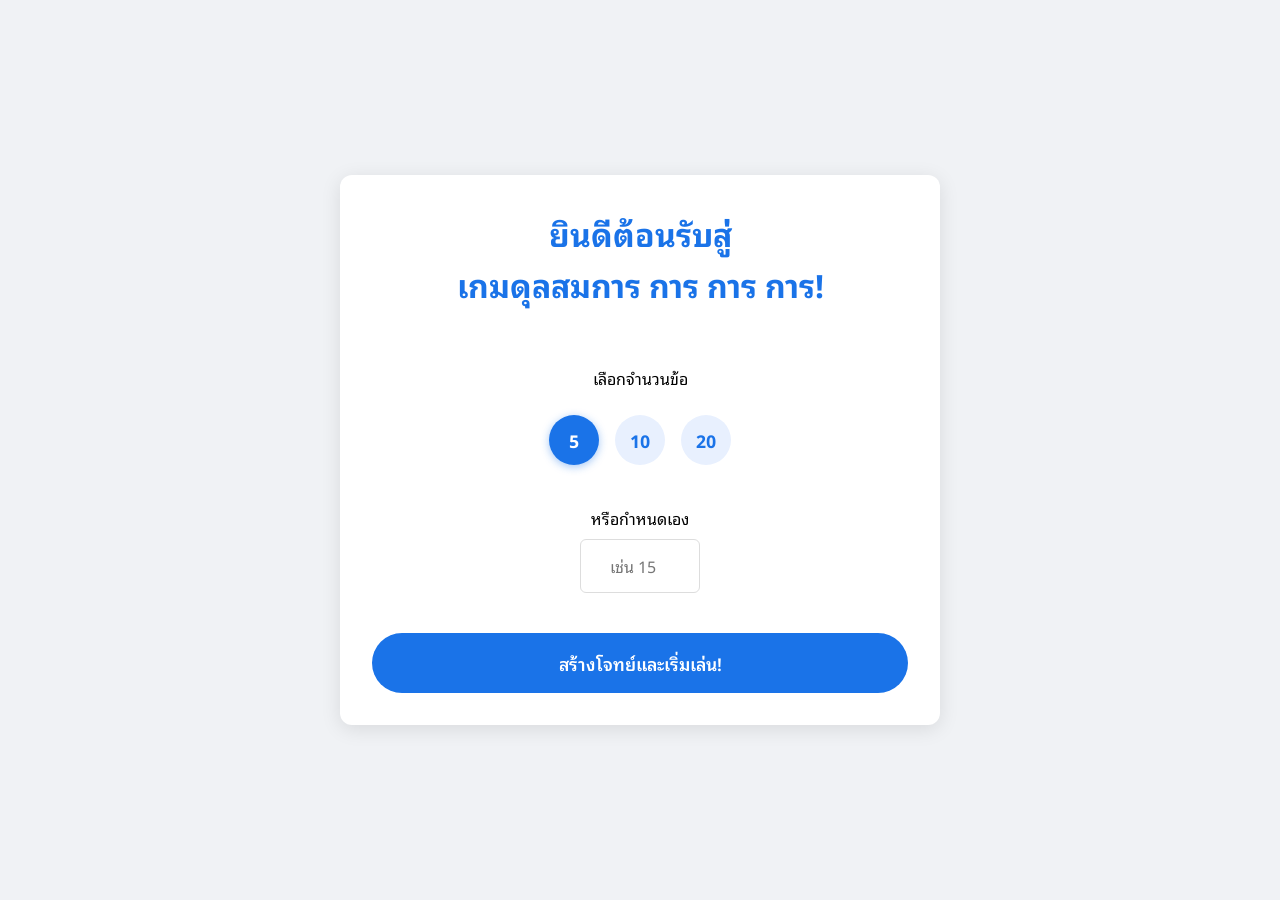
==== index.html @ 2ff77f17 "Hello world" ====
<!DOCTYPE html>
<html lang="en">
<head>
    <meta charset="UTF-8">
    <meta name="viewport" content="width=device-width, initial-scale=1.0">
    <title>Chemical Equation Balancer</title>
    <link rel="stylesheet" href="style.css">
</head>
<body>
    <div class="container landing">
        <h1>ยินดีต้อนรับสู่<br>เกมดุลสมการ การ การ การ!</h1>
        <p>เลือกจำนวนข้อ</p>
        
        <div class="options">
            <button class="option-btn" onclick="selectCount(5)">5</button>
            <button class="option-btn" onclick="selectCount(10)">10</button>
            <button class="option-btn" onclick="selectCount(20)">20</button>
        </div>

        <div class="custom-input-group">
            <label for="custom-count">หรือกำหนดเอง</label>
            <input type="number" id="custom-count" min="1" max="100" placeholder="เช่น 15">
        </div>

        <button id="generate-btn" class="primary-btn">สร้างโจทย์และเริ่มเล่น!</button>
    </div>

    <script>
        const customInput = document.getElementById('custom-count');
        let selectedCount = 5; // Default

        function selectCount(count) {
            selectedCount = count;
            customInput.value = ''; // Clear custom input if preset is clicked
            
            // Highlight selected button visually
            document.querySelectorAll('.option-btn').forEach(btn => {
                btn.classList.remove('active');
                if(parseInt(btn.innerText) === count) btn.classList.add('active');
            });
        }

        document.getElementById('generate-btn').addEventListener('click', () => {
            const customValue = parseInt(customInput.value);
            if (customValue && customValue > parseInt(customInput.getAttribute("max"))) {
                return;
            }

            if (customValue && customValue > 0) {
                selectedCount = customValue;
            }
            // Navigate to game page with count as a URL parameter
            window.location.href = `game.html?count=${selectedCount}`;
        });

        customInput.addEventListener("input", () => {
            const amount = parseInt(customInput.value);
            if (amount && amount > parseInt(customInput.getAttribute("max"))) {
                customInput.value = 1;
            }
        });

        // Initialize default selection
        selectCount(5);
    </script>
</body>
</html>
---- style.css ----
@import url('https://fonts.googleapis.com/css2?family=Noto+Sans+Thai+Looped:wght@100..900&display=swap');

* {
    font-family: 'Noto Sans Thai Looped';
    margin: 0;
    padding: 0;
    box-sizing: border-box;
}

body {
    font-family: 'Segoe UI', Tahoma, Geneva, Verdana, sans-serif;
    background-color: #f0f2f5;
    display: flex;
    justify-content: center;
    align-items: center;
    height: 100vh;
    margin: 0;
}

.container {
    background-color: white;
    padding: 2rem;
    border-radius: 12px;
    box-shadow: 0 4px 20px rgba(0,0,0,0.1);
    text-align: center;
    max-width: 600px;
    width: 90%;
}

.container h1 {
    margin-bottom: 2rem;
}

.landing {
    display: flex;
    flex-direction: column;
    gap: 1.5rem;
}

.options {
    display: flex;
    justify-content: center;
    gap: 1rem;
    margin-bottom: 1rem;
}

.option-btn {
    background: #e8f0fe;
    color: #1a73e8;
    border: 2px solid transparent;
    border-radius: 50%;
    width: 50px;
    height: 50px;
    font-size: 1.1rem;
    font-weight: bold;
    cursor: pointer;
    transition: all 0.2s;
}

.option-btn:hover {
    background: #d2e3fc;
}

.option-btn.active {
    background: #1a73e8;
    color: white;
    box-shadow: 0 2px 8px rgba(26, 115, 232, 0.4);
}

.custom-input-group {
    display: flex;
    flex-direction: column;
    align-items: center;
    gap: 0.5rem;
}

.custom-input-group input {
    padding: 0.8rem;
    border: 1px solid #ddd;
    border-radius: 6px;
    width: 120px;
    text-align: center;
    font-size: 1rem;
}

.primary-btn {
    background-color: #1a73e8;
    color: white;
    border: none;
    padding: 1rem 2rem;
    font-size: 1.1rem;
    border-radius: 30px;
    cursor: pointer;
    transition: background-color 0.2s, transform 0.1s;
    font-weight: 600;
    margin-top: 1rem;
}

.primary-btn:hover {
    background-color: #1557b0;
    transform: translateY(-2px);
}

.primary-btn:active {
    transform: translateY(0);
}

h1 {
    color: #1a73e8;
    margin: 0;
}

.equation {
    font-size: 1.4rem;
    display: flex;
    justify-content: center;
    align-items: center;
    flex-wrap: wrap;
    gap: 0.4rem;
}

/* Group molecule and input together */
.molecule-wrapper {
    display: flex;
    align-items: center;
    gap: 2px;
}

.equation input {
    width: 45px;
    padding: 8px 4px;
    font-size: 1.2rem;
    text-align: center;
    border: 2px solid #ddd;
    border-radius: 6px;
    outline: none;
    transition: border-color 0.2s;
    background: #fafafa;
}

.equation input:focus {
    border-color: #1a73e8;
    background: white;
}

.equation input:disabled {
    background-color: #e9ecef;
    color: #495057;
    border-color: #ced4da;
}

.operator {
    font-weight: bold;
    color: #5f6368;
    margin: 0 0.2rem;
}

.subscript {
    vertical-align: sub;
    font-size: 0.75em;
}

.feedback {
    margin-bottom: 1rem;
    font-weight: bold;
    min-height: 1.5rem;
}

.feedback.correct {
    color: #28a745;
}

.feedback.incorrect {
    color: #dc3545;
}

button.hidden {
    display: none;
}

#check-btn, #next-btn, .restart-btn {
    background-color: #1a73e8;
    color: white;
    border: none;
    padding: 0.8rem 1.5rem;
    font-size: 1rem;
    border-radius: 6px;
    cursor: pointer;
    transition: background-color 0.2s;
}

#check-btn:hover, #next-btn:hover, .restart-btn:hover {
    background-color: #1557b0;
}

.score-board {
    margin-top: 1.5rem;
    font-size: 1.1rem;
    color: #5f6368;
    border-top: 1px solid #eee;
    padding-top: 1rem;
}

.summary {
    display: flex;
    flex-direction: column;
    align-items: center;
    justify-content: center;
    animation: fadeIn 0.5s;
}

.summary p {
    margin: 5px 0;
}

.summary h2 {
    margin-bottom: 2rem;
}

.summary button {
    margin-top: 2rem;
}

@keyframes fadeIn {
    from { opacity: 0; transform: translateY(10px); }
    to { opacity: 1; transform: translateY(0); }
}
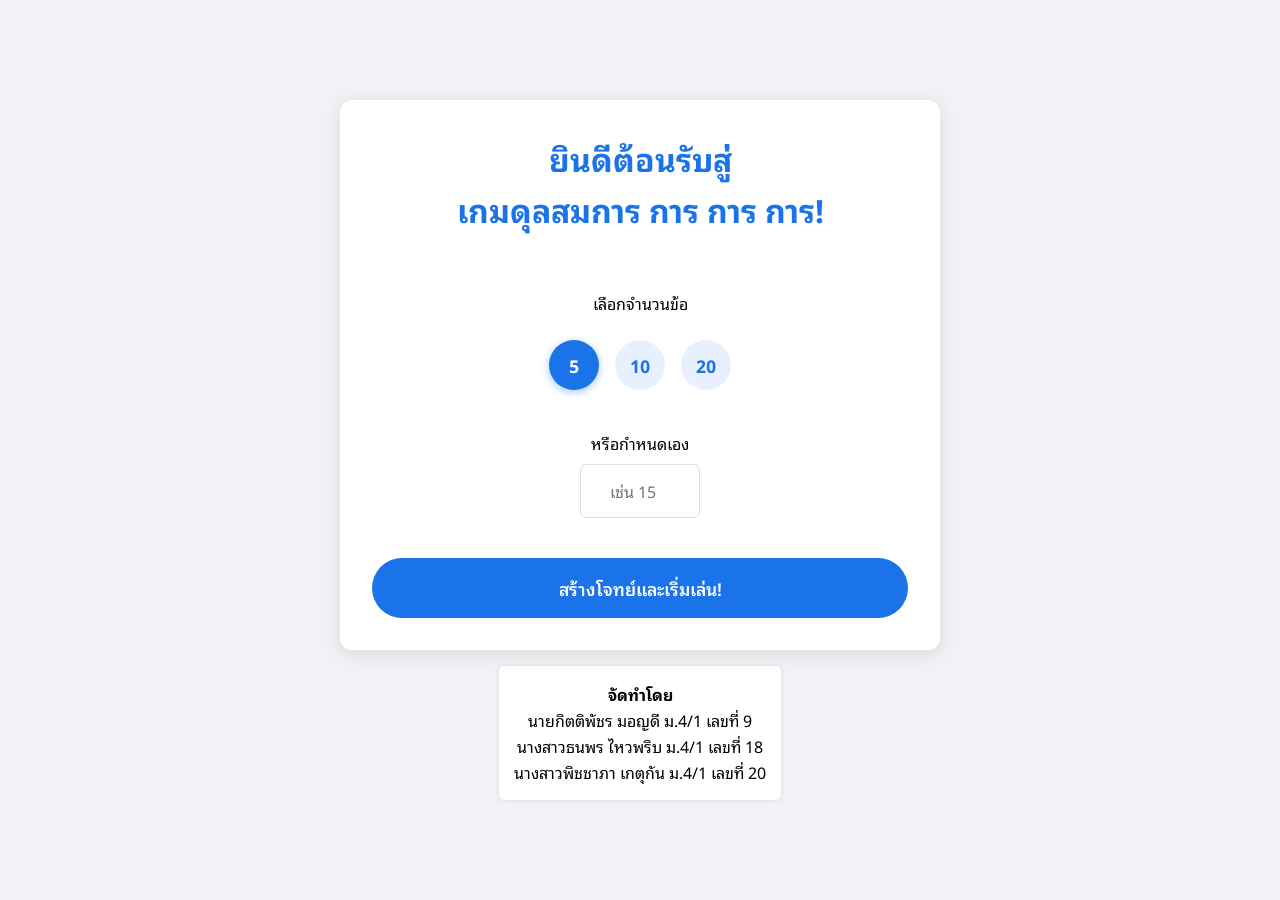
==== commit f02bf0c7: "Hello world v2" ====
--- a/index.html
+++ b/index.html
@@ -24,6 +24,12 @@
 
         <button id="generate-btn" class="primary-btn">สร้างโจทย์และเริ่มเล่น!</button>
     </div>
+    <footer>
+        <p><b>จัดทำโดย</b></p>
+        <p>นายกิตติพัชร มอญดี ม.4/1 เลขที่ 9</p>
+        <p>นางสาวธนพร ไหวพริบ ม.4/1 เลขที่ 18</p>
+        <p>นางสาวพิชชาภา เกตุกัน ม.4/1 เลขที่ 20</p>
+    </footer>
 
     <script>
         const customInput = document.getElementById('custom-count');
--- a/style.css
+++ b/style.css
@@ -11,6 +11,7 @@
     font-family: 'Segoe UI', Tahoma, Geneva, Verdana, sans-serif;
     background-color: #f0f2f5;
     display: flex;
+    flex-direction: column;
     justify-content: center;
     align-items: center;
     height: 100vh;
@@ -221,6 +222,19 @@
     margin-top: 2rem;
 }
 
+footer {
+    display: flex;
+    flex-direction: column;
+    align-items: center;
+    justify-content: center;
+    margin: 1rem 0 0 0;
+    text-align: center;
+    background-color: white;
+    padding: 15px;
+    border-radius: 5px;
+    box-shadow: 0 0 5px 0 rgba(0, 0, 0, 0.1);
+}
+
 @keyframes fadeIn {
     from { opacity: 0; transform: translateY(10px); }
     to { opacity: 1; transform: translateY(0); }
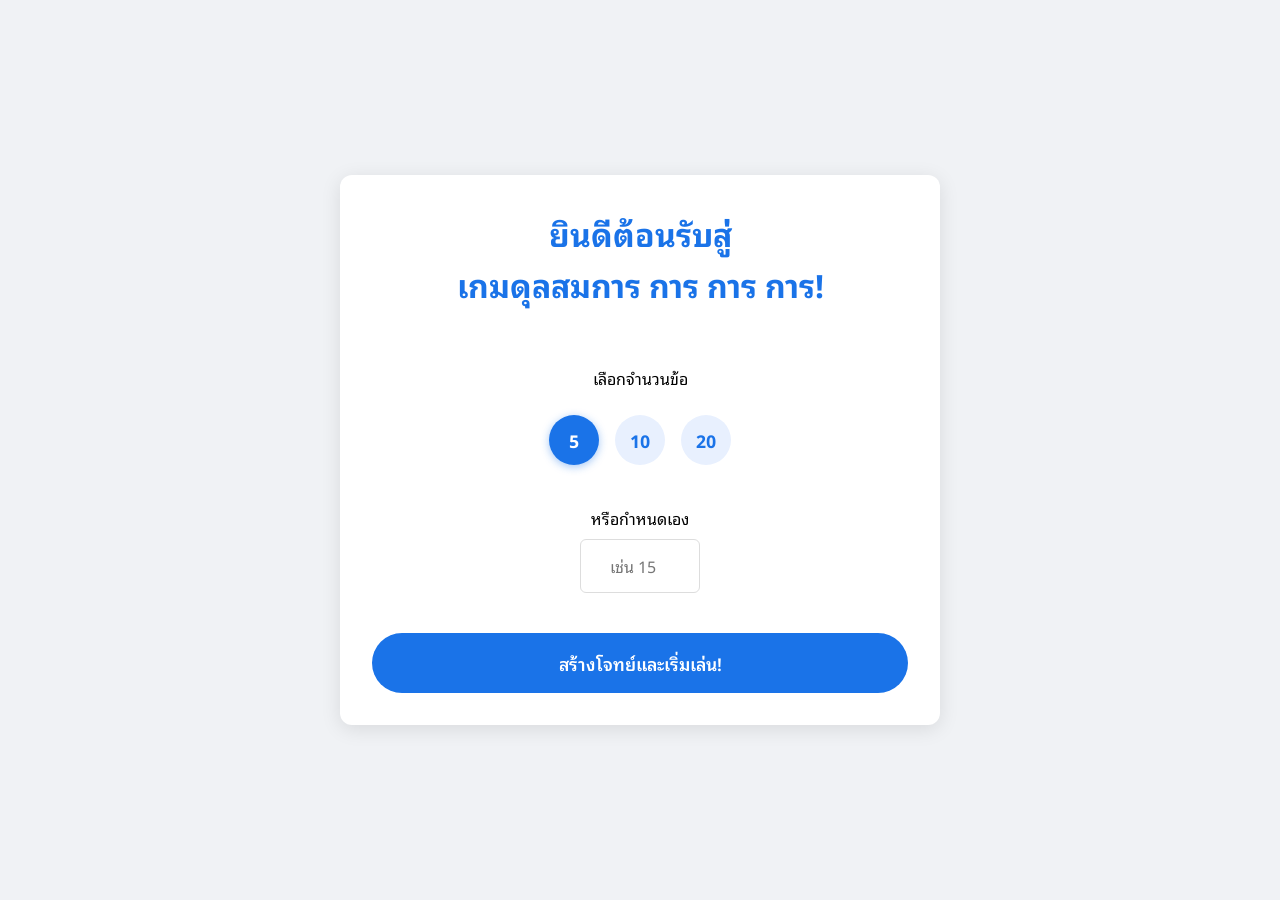
==== commit 2f1bdd39: "Same equation in the same session fixed" ====
--- a/index.html
+++ b/index.html
@@ -24,12 +24,6 @@
 
         <button id="generate-btn" class="primary-btn">สร้างโจทย์และเริ่มเล่น!</button>
     </div>
-    <footer>
-        <p><b>จัดทำโดย</b></p>
-        <p>นายกิตติพัชร มอญดี ม.4/1 เลขที่ 9</p>
-        <p>นางสาวธนพร ไหวพริบ ม.4/1 เลขที่ 18</p>
-        <p>นางสาวพิชชาภา เกตุกัน ม.4/1 เลขที่ 20</p>
-    </footer>
 
     <script>
         const customInput = document.getElementById('custom-count');
--- a/style.css
+++ b/style.css
@@ -222,19 +222,6 @@
     margin-top: 2rem;
 }
 
-footer {
-    display: flex;
-    flex-direction: column;
-    align-items: center;
-    justify-content: center;
-    margin: 1rem 0 0 0;
-    text-align: center;
-    background-color: white;
-    padding: 15px;
-    border-radius: 5px;
-    box-shadow: 0 0 5px 0 rgba(0, 0, 0, 0.1);
-}
-
 @keyframes fadeIn {
     from { opacity: 0; transform: translateY(10px); }
     to { opacity: 1; transform: translateY(0); }
